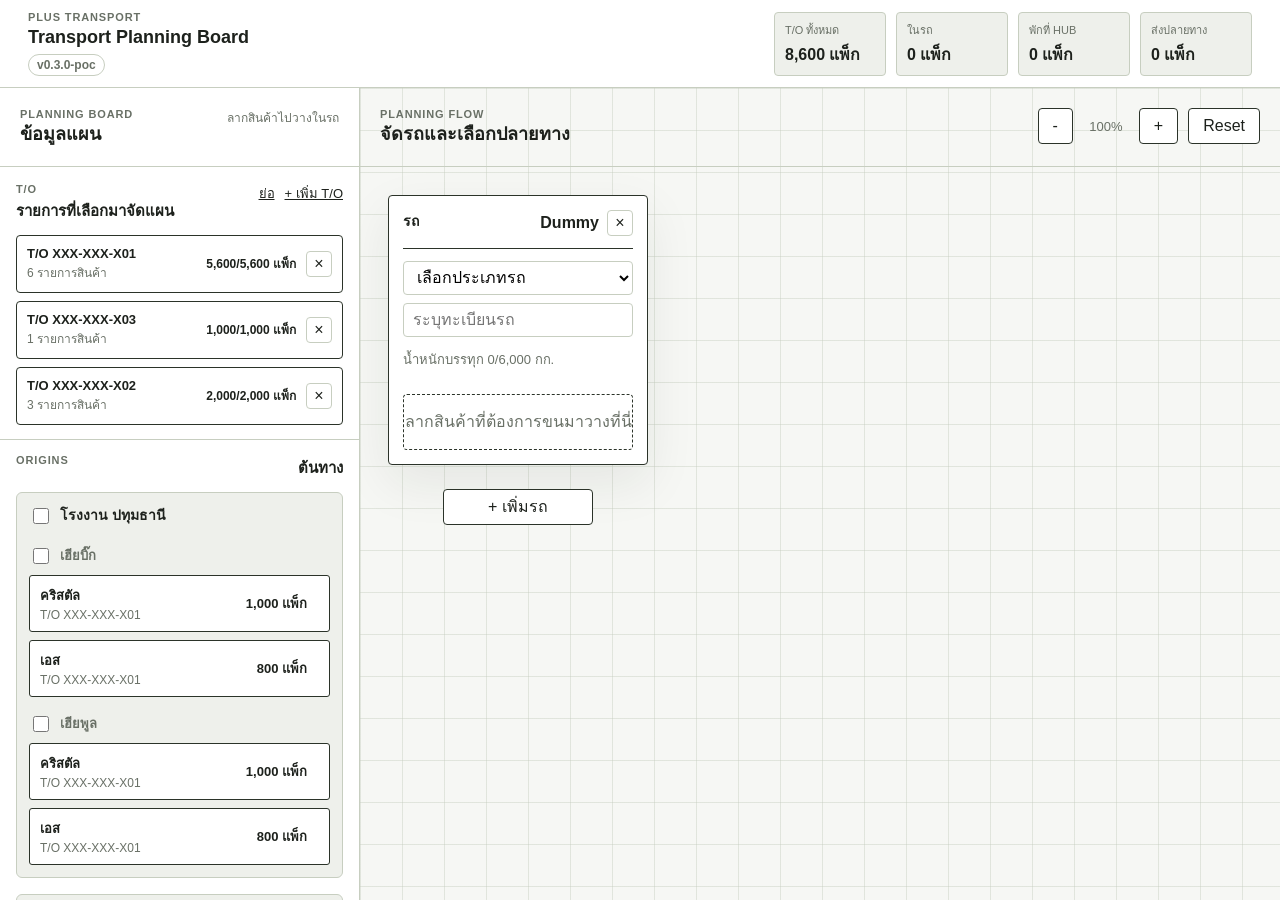
==== index.html @ 95c8cf0d "Add files via upload V0.3.0-poc" ====
<!doctype html>
<html lang="th">
  <head>
    <meta charset="utf-8">
    <meta name="viewport" content="width=device-width, initial-scale=1">
    <title>Plus Transport Crossdock POC</title>
    <link rel="stylesheet" href="styles.css?v=v0.3.0-poc">
  </head>
  <body>
    <header class="topbar">
      <div>
        <p class="eyebrow">PLUS TRANSPORT</p>
        <h1>Transport Planning Board</h1>
        <span class="version-badge">v0.3.0-poc</span>
      </div>
      <div class="summary-strip" id="summaryStrip"></div>
    </header>

    <main class="board">
      <section class="panel source-panel">
        <div class="panel-head">
          <div>
            <p class="eyebrow">Planning Board</p>
            <h2>ข้อมูลแผน</h2>
          </div>
          <span class="hint">ลากสินค้าไปวางในรถ</span>
        </div>
        <section class="to-selection-panel">
          <div class="sidebar-section-head">
            <div>
              <p class="eyebrow">T/O</p>
              <h3>รายการที่เลือกมาจัดแผน</h3>
            </div>
            <div class="sidebar-actions">
              <button type="button" class="link-button" id="toggleTOPanelButton">ย่อ</button>
              <button type="button" class="link-button" id="addTOButton">+ เพิ่ม T/O</button>
            </div>
          </div>
          <div id="selectedTOList" class="selected-to-list"></div>
        </section>
        <div class="origin-section-head">
          <p class="eyebrow">Origins</p>
          <h3>ต้นทาง</h3>
        </div>
        <div id="originList" class="origin-list"></div>
      </section>

      <section class="planning-stage">
        <div class="stage-head">
          <div>
            <p class="eyebrow">Planning Flow</p>
            <h2>จัดรถและเลือกปลายทาง</h2>
          </div>
          <div class="stage-actions">
            <button type="button" class="ghost" id="zoomOutButton">-</button>
            <span class="zoom-label" id="zoomLabel">100%</span>
            <button type="button" class="ghost" id="zoomInButton">+</button>
            <button type="button" class="ghost" id="resetButton">Reset</button>
          </div>
        </div>
        <div class="canvas-viewport">
          <div id="truckCanvas" class="truck-canvas"></div>
        </div>
      </section>
    </main>

    <dialog id="allocationDialog" class="modal">
      <form method="dialog" id="allocationForm">
        <div class="modal-head">
          <div>
            <p class="eyebrow">Allocation</p>
            <h3 id="modalTitle">ส่งไปยัง</h3>
          </div>
          <button type="button" class="icon-button" id="closeModalButton" aria-label="ปิด">x</button>
        </div>
        <div class="modal-body">
          <div class="selected-order" id="modalOrderSummary"></div>
          <label>
            จำนวนแพ็ก
            <input id="modalQty" type="number" min="1" step="1">
          </label>
          <p id="modalHelper" class="modal-helper"></p>
        </div>
        <div class="modal-actions">
          <button type="button" class="ghost" id="cancelModalButton">ยกเลิก</button>
          <button type="button" id="confirmModalButton">ยืนยัน</button>
        </div>
      </form>
    </dialog>

    <dialog id="toPickerDialog" class="to-picker-modal">
      <form method="dialog">
        <div class="to-picker-head">
          <h3>เลือกใบ T/O</h3>
          <div class="to-picker-search">
            <button type="button" class="mock-to-button" id="mockTOButton">+ Mock T/O หลายต้นทาง</button>
            <input id="toPickerSearch" type="search" placeholder="ค้นหาเลขที่ T/O">
            <button type="button" id="closeTOPickerButton" aria-label="ปิด">x</button>
          </div>
        </div>
        <div class="to-picker-table" id="toPickerList"></div>
        <div class="to-picker-footer">
          <div>
            <span>จำนวนใบ T/O</span>
            <strong id="toPickerCount">0 รายการ</strong>
          </div>
          <div>
            <span>น้ำหนักทั้งหมด</span>
            <strong id="toPickerWeight">0 กิโลกรัม</strong>
          </div>
          <div class="to-picker-actions">
            <button type="button" class="ghost" id="cancelTOPickerButton">ยกเลิก</button>
            <button type="button" id="confirmTOPickerButton">ตกลง</button>
          </div>
        </div>
      </form>
    </dialog>

    <template id="toCardTemplate">
      <article class="to-card" draggable="true">
        <div>
          <strong class="to-product"></strong>
          <span class="to-code"></span>
          <em class="to-customer"></em>
        </div>
        <b class="to-qty"></b>
      </article>
    </template>

    <script src="app.js?v=v0.3.0-poc"></script>
  </body>
</html>
---- styles.css ----
:root {
  --page: #f6f7f4;
  --surface: #ffffff;
  --surface-muted: #eef0eb;
  --ink: #1d211c;
  --muted: #697066;
  --line: #c7cec0;
  --strong-line: #2b3329;
  --truck: #ffffff;
  --customer: #dbe8cf;
  --hub: #dfe6fb;
  --accent: #2f6f5e;
  --warning: #9a5b22;
  --shadow: 0 18px 50px rgba(30, 40, 28, .08);
}

* {
  box-sizing: border-box;
}

body {
  margin: 0;
  min-width: 1180px;
  height: 100vh;
  overflow: hidden;
  color: var(--ink);
  background: var(--page);
  font-family: Arial, "Helvetica Neue", sans-serif;
}

button,
input,
select {
  font: inherit;
}

button {
  height: 36px;
  border: 1px solid var(--strong-line);
  border-radius: 4px;
  background: var(--ink);
  color: #fff;
  padding: 0 14px;
  cursor: pointer;
}

button:hover {
  filter: brightness(.96);
}

.ghost,
.text-action {
  background: #fff;
  color: var(--ink);
}

.text-action {
  height: auto;
  border: 0;
  padding: 0;
  text-decoration: underline;
}

.icon-button {
  width: 32px;
  height: 32px;
  padding: 0;
  background: #fff;
  color: var(--ink);
}

.topbar {
  height: 88px;
  display: flex;
  align-items: center;
  justify-content: space-between;
  gap: 24px;
  padding: 0 28px;
  background: var(--surface);
  border-bottom: 1px solid var(--line);
}

.topbar h1,
.panel h2,
.stage-head h2,
.modal h3 {
  margin: 0;
  font-size: 18px;
  line-height: 1.2;
  letter-spacing: 0;
}

.eyebrow {
  margin: 0 0 4px;
  color: var(--muted);
  font-size: 11px;
  font-weight: 700;
  letter-spacing: .08em;
  text-transform: uppercase;
}

.version-badge {
  display: inline-flex;
  align-items: center;
  min-height: 22px;
  margin-top: 6px;
  padding: 0 8px;
  border: 1px solid var(--line);
  border-radius: 999px;
  color: var(--muted);
  background: #fff;
  font-size: 12px;
  font-weight: 700;
}

.summary-strip {
  display: flex;
  gap: 10px;
}

.metric {
  min-width: 112px;
  padding: 8px 10px;
  border: 1px solid var(--line);
  border-radius: 4px;
  background: var(--surface-muted);
}

.metric span {
  display: block;
  color: var(--muted);
  font-size: 11px;
}

.metric b {
  display: block;
  margin-top: 3px;
  font-size: 16px;
}

.board {
  display: grid;
  grid-template-columns: 360px minmax(760px, 1fr);
  height: calc(100vh - 88px);
  min-height: calc(100vh - 88px);
  gap: 0;
  overflow: hidden;
}

.panel {
  min-height: 0;
  overflow: hidden;
  border-right: 1px solid var(--line);
  background: var(--surface);
}

.panel-head,
.stage-head {
  display: flex;
  align-items: flex-start;
  justify-content: space-between;
  gap: 16px;
  padding: 20px;
  border-bottom: 1px solid var(--line);
}

.hint {
  color: var(--muted);
  font-size: 12px;
}

.to-selection-panel {
  padding: 16px 16px 14px;
  border-bottom: 1px solid var(--line);
  background: var(--surface);
}

.sidebar-section-head,
.origin-section-head {
  display: flex;
  align-items: flex-start;
  justify-content: space-between;
  gap: 10px;
}

.sidebar-actions {
  display: flex;
  align-items: center;
  gap: 10px;
}

.sidebar-section-head h3,
.origin-section-head h3 {
  margin: 2px 0 0;
  font-size: 15px;
}

.link-button {
  height: auto;
  min-height: 0;
  padding: 0;
  border: 0;
  background: transparent;
  color: var(--ink);
  text-decoration: underline;
  font-size: 13px;
}

.selected-to-list {
  display: grid;
  gap: 8px;
  margin-top: 12px;
  max-height: 204px;
  overflow: auto;
}

.to-selection-panel.is-collapsed {
  padding-bottom: 12px;
}

.to-selection-panel.is-collapsed .selected-to-list {
  display: none;
}

.selected-to-card {
  display: grid;
  grid-template-columns: 1fr auto auto;
  gap: 10px;
  align-items: center;
  padding: 10px;
  border: 1px solid var(--strong-line);
  border-radius: 4px;
  background: #fff;
}

.selected-to-card strong,
.selected-to-card span,
.selected-to-card b {
  display: block;
}

.selected-to-card strong {
  font-size: 13px;
}

.selected-to-card span {
  margin-top: 2px;
  color: var(--muted);
  font-size: 12px;
}

.selected-to-card b {
  white-space: nowrap;
  font-size: 12px;
}

.selected-to-card button {
  width: 26px;
  height: 26px;
  padding: 0;
  border-color: var(--line);
  background: #fff;
  color: var(--ink);
}

.origin-section-head {
  padding: 14px 16px 0;
}

.origin-list {
  padding: 12px 16px 16px;
  height: calc(100vh - 88px - 82px - 190px);
  overflow: auto;
  overflow-x: visible;
}

.origin-group {
  position: relative;
  margin-bottom: 16px;
  padding: 12px;
  border: 1px solid var(--line);
  border-radius: 6px;
  background: var(--surface-muted);
}

.origin-group h3 {
  margin: 0 0 10px;
  font-size: 14px;
}

.source-select {
  display: flex;
  align-items: center;
  gap: 8px;
  margin: 0 0 10px;
  font-weight: 700;
  line-height: 1.2;
  cursor: pointer;
}

.source-select input {
  width: 16px;
  height: 16px;
  accent-color: var(--accent);
}

.source-select input:disabled {
  cursor: default;
}

.source-select.customer-select {
  margin: 8px 0 0;
  color: var(--muted);
  font-size: 13px;
}

.source-select.origin-select {
  font-size: 14px;
}

.origin-name {
  display: block;
  margin-bottom: 10px;
  color: var(--muted);
  font-size: 12px;
}

.to-stack {
  display: grid;
  gap: 8px;
}

.to-card {
  position: relative;
  display: grid;
  grid-template-columns: 1fr auto auto;
  align-items: center;
  justify-content: space-between;
  gap: 12px;
  min-height: 54px;
  padding: 9px 10px;
  border: 1px solid var(--strong-line);
  border-radius: 3px;
  background: #fff;
  cursor: grab;
}

.to-card.is-menu-open {
  z-index: 50;
}

.to-card.is-muted {
  opacity: .32;
  cursor: default;
}

.to-card:active {
  cursor: grabbing;
}

.to-card.is-selected,
.allocation-line.is-selected {
  border-color: var(--accent);
  box-shadow: 0 0 0 3px rgba(47, 111, 94, .95);
}

.to-card.is-route-highlight,
.allocation-line.is-route-highlight,
.truck-card.is-route-highlight,
.destination-card.is-route-highlight,
.hub-card.is-route-highlight,
.same-truck-card.is-route-highlight {
  border-color: #d95d5d;
  background-color: #fff0f0;
  box-shadow: 0 0 0 3px rgba(217, 93, 93, .26);
}

.to-card strong,
.to-card span,
.to-card b {
  display: block;
}

.to-card strong {
  font-size: 13px;
}

.to-card span {
  margin-top: 2px;
  color: var(--muted);
  font-size: 12px;
}

.to-card em {
  display: block;
  margin-top: 3px;
  color: var(--accent);
  font-size: 11px;
  font-style: normal;
}

.to-card em[hidden] {
  display: none;
}

.to-card b {
  white-space: nowrap;
  font-size: 13px;
}

.to-card .item-undo {
  width: 30px;
  height: 30px;
  padding: 0;
  border-color: var(--line);
  background: #fff;
  color: var(--ink);
}

.route-menu {
  position: relative;
  z-index: 60;
}

.route-menu-trigger {
  width: 28px;
  height: 24px;
  padding: 0;
  border: 0;
  background: transparent;
  color: var(--ink);
  font-weight: 700;
  line-height: 1;
}

.route-menu-popover {
  position: absolute;
  top: 28px;
  right: 0;
  z-index: 999;
  display: none;
  min-width: 152px;
  padding: 6px;
  border: 1px solid var(--strong-line);
  border-radius: 4px;
  background: #fff;
  box-shadow: var(--shadow);
}

.to-card.is-menu-open .route-menu-popover {
  display: block;
}

.route-menu-popover button {
  width: 100%;
  height: 30px;
  padding: 0 8px;
  border: 0;
  background: transparent;
  color: var(--ink);
  text-align: left;
  font-size: 12px;
}

.route-menu-popover button:hover {
  background: #fff0f0;
}

.planning-stage {
  min-width: 0;
  min-height: 0;
  display: grid;
  grid-template-rows: auto 1fr;
  overflow: auto;
  position: relative;
  background:
    linear-gradient(90deg, rgba(199, 206, 192, .45) 1px, transparent 1px),
    linear-gradient(rgba(199, 206, 192, .45) 1px, transparent 1px);
  background-size: 42px 42px;
}

.stage-actions {
  align-items: center;
  display: flex;
  gap: 10px;
}

.zoom-label {
  min-width: 46px;
  color: var(--muted);
  font-size: 13px;
  text-align: center;
}

.canvas-viewport {
  overflow: auto;
  min-width: 0;
  min-height: 0;
}

.truck-canvas {
  position: relative;
  min-height: 960px;
  min-width: 1880px;
  padding: 28px;
  transform-origin: top left;
}

.connector-layer {
  position: absolute;
  inset: 0;
  z-index: 0;
  overflow: visible;
  pointer-events: none;
}

.connector-layer marker path,
.connector-path {
  fill: var(--muted);
}

.connector-path {
  fill: none;
  stroke: var(--muted);
  stroke-width: 3;
  stroke-linecap: round;
}

.connector-path.is-route-highlight {
  stroke: #d95d5d;
  stroke-width: 5;
}

.truck-row {
  position: relative;
  display: grid;
  grid-template-columns: 260px minmax(620px, 1fr);
  gap: 0;
  align-items: start;
  margin-bottom: 42px;
  z-index: 1;
}

.origin-add-row {
  position: relative;
  z-index: 1;
  width: 260px;
  display: grid;
  place-items: center;
  margin-top: -18px;
  margin-bottom: 42px;
}

.origin-add-row button {
  min-width: 150px;
  background: #fff;
  color: var(--ink);
}

.truck-card,
.destination-card,
.hub-card {
  border: 1px solid var(--strong-line);
  border-radius: 4px;
  background: var(--truck);
  box-shadow: var(--shadow);
}

.truck-card {
  min-height: 250px;
  padding: 14px;
}

.truck-card.from-hub-card {
  border-color: #50605c;
  background: #f7fbf8;
}

.truck-card.is-over {
  outline: 2px solid var(--accent);
  outline-offset: 3px;
}

.truck-head,
.destination-head {
  display: flex;
  justify-content: space-between;
  gap: 12px;
  padding-bottom: 12px;
  border-bottom: 1px solid var(--strong-line);
}

.truck-title-actions {
  display: flex;
  align-items: center;
  gap: 8px;
}

.truck-title-actions button {
  width: 26px;
  height: 26px;
  padding: 0;
  border-color: var(--line);
  background: #fff;
  color: var(--ink);
}

.source-badge {
  display: block;
  margin-top: 4px;
  color: var(--accent);
  font-size: 11px;
  font-weight: 700;
}

.truck-head h3,
.destination-head h3 {
  margin: 0;
  font-size: 14px;
}

.destination-tools {
  display: flex;
  gap: 4px;
}

.destination-tools button {
  width: 26px;
  height: 26px;
  padding: 0;
  border-color: var(--line);
  background: #fff;
  color: var(--ink);
}

.destination-tools button:disabled {
  opacity: .35;
  cursor: default;
}

.truck-meta {
  display: grid;
  gap: 10px;
  margin: 12px 0;
  color: var(--muted);
  font-size: 13px;
}

.origin-sequence {
  display: grid;
  gap: 8px;
  margin: 14px 0;
  padding-bottom: 14px;
  border-bottom: 1px solid var(--line);
}

.origin-sequence h4,
.truck-customer-title {
  margin: 0;
  color: var(--muted);
  font-size: 12px;
}

.origin-sequence-list {
  display: grid;
  gap: 6px;
}

.origin-step {
  display: grid;
  grid-template-columns: 1fr auto;
  align-items: center;
  gap: 8px;
  min-height: 34px;
  padding: 6px 8px;
  border: 1px solid var(--strong-line);
  border-radius: 3px;
  background: #fff;
  font-size: 12px;
}

.origin-step div {
  display: flex;
  gap: 4px;
}

.origin-step button {
  width: 24px;
  height: 24px;
  padding: 0;
  border-color: var(--line);
  background: #fff;
  color: var(--ink);
}

.origin-step button:disabled {
  opacity: .35;
  cursor: default;
}

.origin-sequence-arrow {
  justify-self: center;
  color: var(--muted);
  line-height: 1;
}

.truck-origin-title {
  margin: 18px 0 0;
  font-size: 16px;
}

.truck-customer-title {
  margin-top: 2px;
  font-weight: 700;
}

.truck-controls {
  display: grid;
  gap: 8px;
  margin: 12px 0;
}

.truck-controls input,
.truck-controls select {
  height: 34px;
  border: 1px solid var(--line);
  border-radius: 4px;
  padding: 0 9px;
  background: #fff;
}

.drop-zone {
  display: grid;
  place-items: center;
  min-height: 56px;
  margin-top: 12px;
  border: 1px dashed var(--strong-line);
  border-radius: 4px;
  color: var(--muted);
  text-align: center;
}

.destination-options {
  display: grid;
  grid-template-columns: 120px;
  gap: 8px;
  align-content: center;
  min-height: 150px;
  margin-left: 64px;
  padding: 38px 14px 14px;
  border: 1px solid var(--strong-line);
  background: var(--surface);
  position: relative;
}

.destination-options:empty {
  display: none;
}

.destination-options::before {
  content: "ไปยัง";
  position: absolute;
  top: 14px;
  left: 14px;
  color: var(--ink);
  font-size: 14px;
  font-weight: 700;
}

.destination-options::after {
  display: none;
}

.destination-options button {
  height: 42px;
  background: #fff;
  color: var(--ink);
}

.flow-area {
  display: flex;
  align-items: flex-start;
  gap: 0;
  width: max-content;
  min-height: 240px;
}

.flow-area::before {
  content: "";
  width: 64px;
  flex: 0 0 64px;
}

.flow-area.is-empty::before {
  display: none;
}

.destinations {
  display: flex;
  flex-wrap: nowrap;
  gap: 64px;
  padding-left: 0;
}

.destination-node {
  position: relative;
  display: grid;
  gap: 24px;
  align-content: start;
}

.destination-node.has-hub-spawn {
  grid-template-columns: 270px 64px auto;
  column-gap: 0;
  min-width: 570px;
}

.destination-node.has-hub-spawn .hub-card {
  grid-column: 1;
}

.destination-card,
.hub-card {
  position: relative;
  width: 270px;
  min-height: 142px;
  padding: 12px;
}

.destination-node:not(:first-child)::before {
  display: none;
}

.hub-add-truck {
  position: relative;
  width: 154px;
  height: 44px;
  background: #fff;
  color: var(--ink);
}

.hub-add-truck::before {
  display: none;
}

.hub-spawn-branch {
  grid-column: 3;
  display: grid;
  gap: 34px;
  align-content: start;
  padding-top: 10px;
}

.same-truck-card {
  position: relative;
  display: grid;
  gap: 12px;
  width: 270px;
  min-height: 150px;
  padding: 14px;
  border: 1px solid var(--strong-line);
  border-radius: 4px;
  background: #fff;
  box-shadow: var(--shadow);
}

.same-truck-card span,
.same-truck-card small {
  color: var(--muted);
  font-size: 12px;
}

.same-truck-card strong {
  display: block;
  margin-top: 4px;
  font-size: 18px;
}

.same-truck-options {
  display: grid;
  gap: 8px;
}

.same-truck-options b {
  font-size: 13px;
}

.same-truck-options button {
  height: 40px;
  background: #fff;
  color: var(--ink);
}

.hub-child-truck-row {
  position: relative;
  display: grid;
  grid-template-columns: 260px minmax(620px, 1fr);
  align-items: start;
  width: max-content;
  min-height: 230px;
  z-index: 1;
}

.hub-child-truck-row::before {
  display: none;
}

.hub-child-truck-row .flow-area::before {
  margin-top: 76px;
}

.destination-card {
  background: var(--customer);
}

.hub-card {
  background: var(--hub);
}

.destination-items {
  display: grid;
  gap: 8px;
  margin-top: 12px;
}

.allocation-line {
  display: grid;
  grid-template-columns: 1fr auto;
  gap: 10px;
  align-items: center;
  min-height: 52px;
  padding: 8px 9px;
  border: 1px solid var(--strong-line);
  border-radius: 3px;
  background: rgba(255, 255, 255, .72);
}

.allocation-line.is-muted {
  opacity: .32;
  cursor: default;
}

.hub-card .allocation-line:not(.is-muted) {
  cursor: grab;
  user-select: none;
}

.hub-card .allocation-line:not(.is-muted):active {
  cursor: grabbing;
}

.allocation-actions {
  display: flex;
  gap: 6px;
}

.allocation-line button {
  width: 28px;
  height: 28px;
  padding: 0;
  border-color: var(--line);
  background: #fff;
  color: var(--ink);
}

.status-note {
  margin: 10px 0 0;
  color: var(--muted);
  font-size: 12px;
}

.empty-destination {
  display: grid;
  place-items: center;
  min-height: 58px;
  margin-top: 12px;
  border: 1px dashed var(--strong-line);
  border-radius: 4px;
  color: var(--muted);
  text-align: center;
  font-size: 13px;
}

.destination-card.is-over,
.hub-card.is-over {
  outline: 2px solid var(--accent);
  outline-offset: 3px;
}

.warning {
  color: var(--warning);
}

.modal {
  width: 380px;
  border: 1px solid var(--strong-line);
  border-radius: 8px;
  padding: 0;
}

.to-picker-modal {
  width: min(1180px, calc(100vw - 56px));
  max-height: calc(100vh - 56px);
  border: 1px solid var(--strong-line);
  border-radius: 8px;
  padding: 0;
}

.to-picker-modal::backdrop {
  background: rgba(29, 33, 28, .28);
}

.to-picker-modal form {
  display: grid;
  grid-template-rows: auto minmax(280px, 1fr) auto;
  max-height: calc(100vh - 56px);
  margin: 0;
}

.to-picker-head,
.to-picker-footer {
  display: flex;
  align-items: center;
  justify-content: space-between;
  gap: 18px;
  padding: 20px 24px;
}

.to-picker-head h3 {
  margin: 0;
  font-size: 22px;
}

.to-picker-search {
  display: flex;
  align-items: center;
  gap: 8px;
}

.to-picker-search input {
  width: 300px;
  height: 38px;
  border: 1px solid var(--strong-line);
  border-radius: 4px;
  padding: 0 12px;
  font-size: 15px;
}

.to-picker-search button {
  width: 40px;
  height: 38px;
  padding: 0;
  background: #111;
  color: #fff;
}

.to-picker-search .mock-to-button {
  width: auto;
  min-width: 168px;
  padding: 0 12px;
  border-color: var(--strong-line);
  background: #fff;
  color: var(--ink);
  white-space: nowrap;
}

.to-picker-table {
  overflow: auto;
  border-top: 1px solid var(--line);
  border-bottom: 1px solid var(--line);
}

.to-picker-row {
  display: grid;
  grid-template-columns: 44px 44px 130px 180px 220px 190px 230px 170px 190px;
  align-items: center;
  min-height: 48px;
  padding: 0 14px;
  border-bottom: 1px solid var(--line);
  background: #f7f7f7;
  font-size: 14px;
}

.to-picker-row-head {
  position: sticky;
  top: 0;
  z-index: 2;
  min-height: 46px;
  background: #70706d;
  color: #fff;
}

.to-picker-row.is-selected {
  background: #eef5ef;
}

.check-cell {
  display: grid;
  place-items: center;
}

.check-cell input {
  width: 16px;
  height: 16px;
  accent-color: var(--accent);
}

.expand-button {
  width: 28px;
  height: 28px;
  padding: 0;
  border: 0;
  background: transparent;
  color: var(--accent);
  font-size: 26px;
  line-height: 1;
}

.to-picker-detail {
  display: grid;
  gap: 0;
  padding-left: 102px;
  border-bottom: 1px solid var(--line);
  background: #fff;
}

.to-picker-detail-summary {
  min-height: 34px;
  padding: 10px 14px 4px 0;
  color: var(--accent);
  font-size: 13px;
  font-weight: 700;
}

.to-picker-detail-head,
.to-picker-detail-row {
  display: grid;
  grid-template-columns: 130px 180px 150px 210px 140px 160px;
  align-items: center;
  min-height: 44px;
  gap: 12px;
  padding-right: 14px;
}

.to-picker-detail-head {
  font-weight: 700;
}

.to-picker-detail-row {
  background: #fff;
}

.to-picker-empty {
  padding: 32px;
  color: var(--muted);
  text-align: center;
}

.to-picker-footer {
  background: #e7e7e5;
}

.to-picker-footer span,
.to-picker-footer strong {
  display: block;
}

.to-picker-footer span {
  color: var(--ink);
  font-size: 13px;
}

.to-picker-footer strong {
  margin-top: 4px;
  font-size: 20px;
}

.to-picker-actions {
  margin-left: auto;
  display: flex;
  gap: 14px;
}

.to-picker-actions button {
  min-width: 128px;
}

.modal::backdrop {
  background: rgba(29, 33, 28, .22);
}

.modal form {
  margin: 0;
}

.modal-head,
.modal-actions {
  display: flex;
  align-items: center;
  justify-content: space-between;
  gap: 12px;
  padding: 16px;
}

.modal-head {
  border-bottom: 1px solid var(--line);
}

.modal-body {
  display: grid;
  gap: 12px;
  padding: 16px;
}

.modal-body label {
  display: grid;
  gap: 6px;
  color: var(--muted);
  font-size: 12px;
}

.selected-order {
  padding: 10px;
  border: 1px solid var(--line);
  border-radius: 4px;
  background: var(--surface-muted);
  font-size: 13px;
  line-height: 1.45;
}

.modal-body select,
.modal-body input {
  height: 38px;
  border: 1px solid var(--line);
  border-radius: 4px;
  padding: 0 10px;
  color: var(--ink);
  background: #fff;
}

.modal-helper {
  min-height: 18px;
  margin: 0;
  color: var(--muted);
  font-size: 12px;
}

.modal-actions {
  justify-content: flex-end;
  border-top: 1px solid var(--line);
}
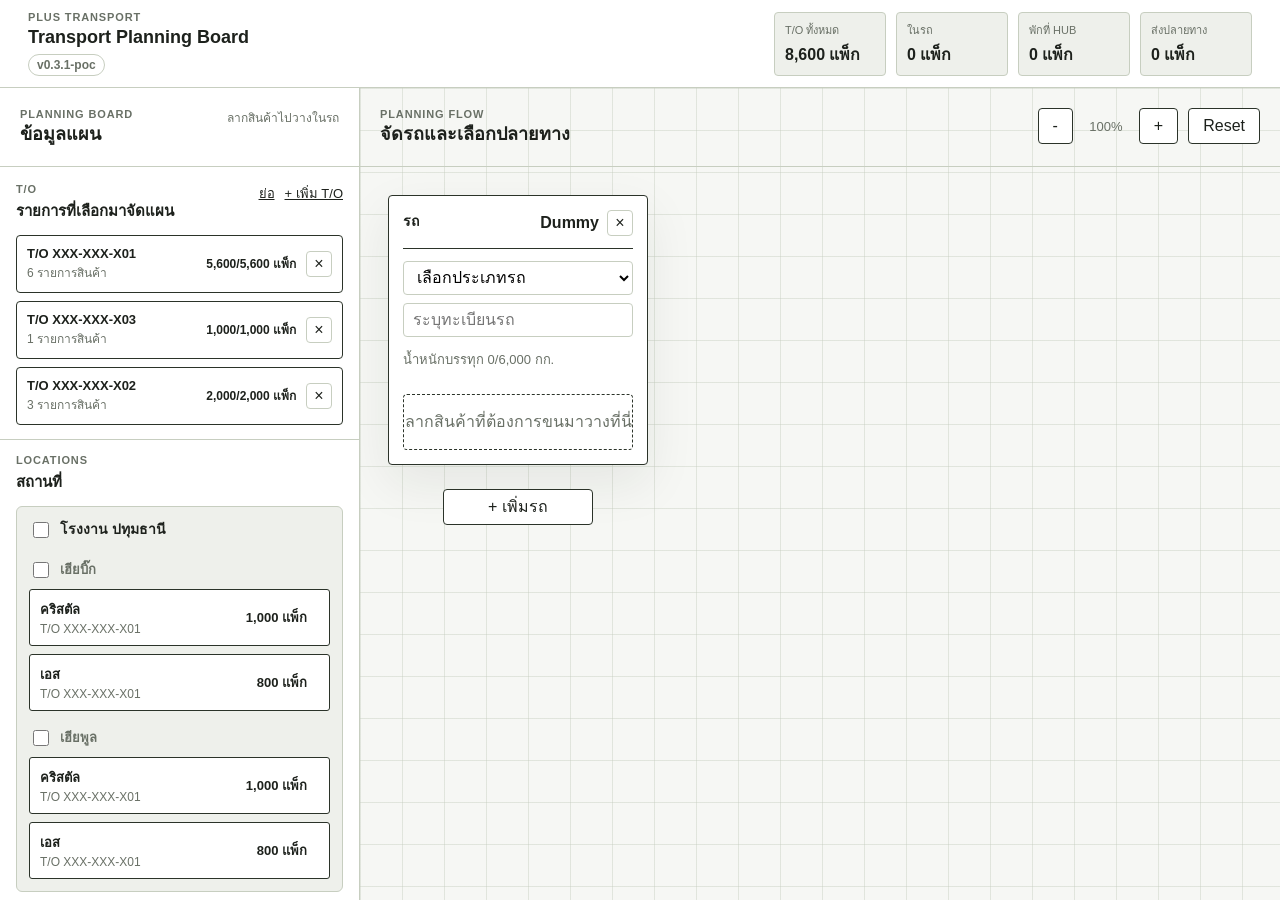
==== commit 779eaedf: "Update app shell for v0.3.1 POC" ====
--- a/index.html
+++ b/index.html
@@ -4,45 +4,69 @@
     <meta charset="utf-8">
     <meta name="viewport" content="width=device-width, initial-scale=1">
     <title>Plus Transport Crossdock POC</title>
-    <link rel="stylesheet" href="styles.css?v=v0.3.0-poc">
+    <link rel="stylesheet" href="styles.css?v=v0.3.1-poc">
   </head>
   <body>
     <header class="topbar">
       <div>
         <p class="eyebrow">PLUS TRANSPORT</p>
         <h1>Transport Planning Board</h1>
-        <span class="version-badge">v0.3.0-poc</span>
+        <span class="version-badge">v0.3.1-poc</span>
       </div>
       <div class="summary-strip" id="summaryStrip"></div>
     </header>
 
     <main class="board">
       <section class="panel source-panel">
-        <div class="panel-head">
-          <div>
-            <p class="eyebrow">Planning Board</p>
-            <h2>ข้อมูลแผน</h2>
+        <div class="source-rail">
+          <div class="panel-head">
+            <div>
+              <p class="eyebrow">Planning Board</p>
+              <h2>ข้อมูลแผน</h2>
+            </div>
+            <span class="hint">ลากสินค้าไปวางในรถ</span>
           </div>
-          <span class="hint">ลากสินค้าไปวางในรถ</span>
-        </div>
-        <section class="to-selection-panel">
-          <div class="sidebar-section-head">
+          <section class="to-selection-panel">
+            <div class="sidebar-section-head">
+              <div>
+                <p class="eyebrow">T/O</p>
+                <h3>รายการที่เลือกมาจัดแผน</h3>
+              </div>
+              <div class="sidebar-actions">
+                <button type="button" class="link-button" id="toggleTOPanelButton">ย่อ</button>
+                <button type="button" class="link-button" id="addTOButton">+ เพิ่ม T/O</button>
+              </div>
+            </div>
+            <div id="selectedTOList" class="selected-to-list"></div>
+          </section>
+          <div class="origin-section-head">
             <div>
-              <p class="eyebrow">T/O</p>
-              <h3>รายการที่เลือกมาจัดแผน</h3>
-            </div>
-            <div class="sidebar-actions">
-              <button type="button" class="link-button" id="toggleTOPanelButton">ย่อ</button>
-              <button type="button" class="link-button" id="addTOButton">+ เพิ่ม T/O</button>
+              <p class="eyebrow">Locations</p>
+              <h3>สถานที่</h3>
             </div>
           </div>
-          <div id="selectedTOList" class="selected-to-list"></div>
-        </section>
-        <div class="origin-section-head">
-          <p class="eyebrow">Origins</p>
-          <h3>ต้นทาง</h3>
+          <div id="originList" class="origin-list"></div>
+          <section class="hub-panel">
+            <div class="sidebar-section-head">
+              <div>
+                <p class="eyebrow">HUB</p>
+                <h3>สถานที่กระจายสินค้า</h3>
+              </div>
+              <button type="button" class="link-button" id="addHubButton">+ เพิ่ม</button>
+            </div>
+            <div id="hubList" class="hub-list"></div>
+          </section>
+          <section class="delivery-panel">
+            <div class="sidebar-section-head">
+              <div>
+                <p class="eyebrow">Delivery</p>
+                <h3>สถานที่จัดส่ง</h3>
+              </div>
+            </div>
+            <div id="deliveryList" class="delivery-list"></div>
+          </section>
         </div>
-        <div id="originList" class="origin-list"></div>
+        <aside class="origin-detail-panel" id="originDetail"></aside>
       </section>
 
       <section class="planning-stage">
@@ -116,6 +140,28 @@
       </form>
     </dialog>
 
+    <dialog id="hubPickerDialog" class="hub-picker-modal">
+      <form method="dialog">
+        <div class="to-picker-head">
+          <h3>เลือก HUB</h3>
+          <div class="to-picker-search">
+            <input id="hubPickerSearch" type="search" placeholder="ค้นหา HUB">
+            <button type="button" id="closeHubPickerButton" aria-label="ปิด">x</button>
+          </div>
+        </div>
+        <div class="hub-picker-list" id="hubPickerList"></div>
+        <div class="to-picker-footer">
+          <div>
+            <span>HUB ที่เลือกได้</span>
+            <strong id="hubPickerCount">0 รายการ</strong>
+          </div>
+          <div class="to-picker-actions">
+            <button type="button" class="ghost" id="cancelHubPickerButton">ยกเลิก</button>
+          </div>
+        </div>
+      </form>
+    </dialog>
+
     <template id="toCardTemplate">
       <article class="to-card" draggable="true">
         <div>
@@ -127,6 +173,6 @@
       </article>
     </template>
 
-    <script src="app.js?v=v0.3.0-poc"></script>
+    <script src="app.js?v=v0.3.1-poc"></script>
   </body>
 </html>
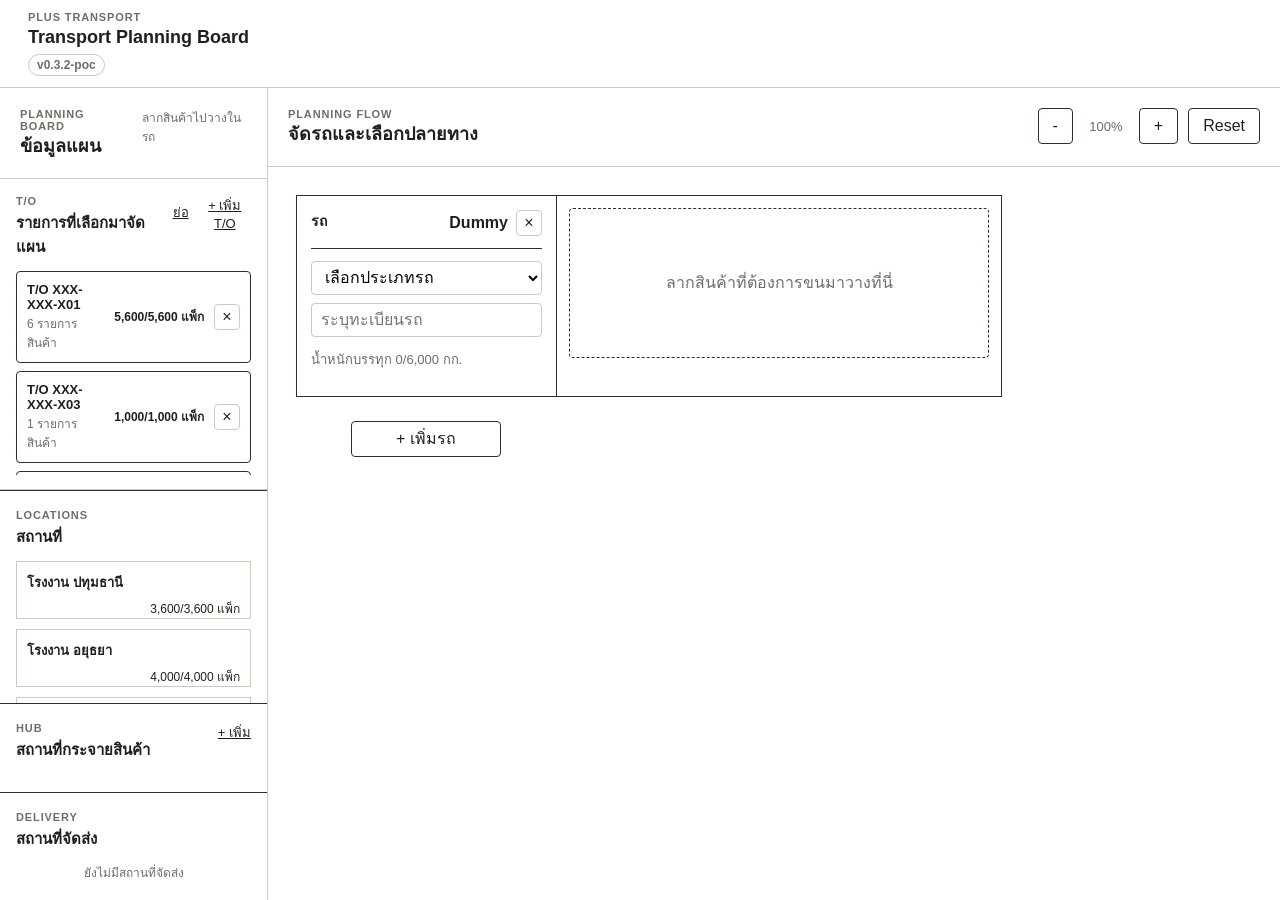
==== commit d52fa2cb: "Add files via upload V0.3.2-poc" ====
--- a/index.html
+++ b/index.html
@@ -4,16 +4,15 @@
     <meta charset="utf-8">
     <meta name="viewport" content="width=device-width, initial-scale=1">
     <title>Plus Transport Crossdock POC</title>
-    <link rel="stylesheet" href="styles.css?v=v0.3.1-poc">
+    <link rel="stylesheet" href="styles.css?v=v0.3.2-poc">
   </head>
   <body>
     <header class="topbar">
       <div>
         <p class="eyebrow">PLUS TRANSPORT</p>
         <h1>Transport Planning Board</h1>
-        <span class="version-badge">v0.3.1-poc</span>
+        <span class="version-badge">v0.3.2-poc</span>
       </div>
-      <div class="summary-strip" id="summaryStrip"></div>
     </header>
 
     <main class="board">
@@ -173,6 +172,6 @@
       </article>
     </template>
 
-    <script src="app.js?v=v0.3.1-poc"></script>
+    <script src="app.js?v=v0.3.2-poc"></script>
   </body>
 </html>
--- a/styles.css
+++ b/styles.css
@@ -113,44 +113,43 @@
   font-weight: 700;
 }
 
-.summary-strip {
-  display: flex;
-  gap: 10px;
-}
-
-.metric {
-  min-width: 112px;
-  padding: 8px 10px;
-  border: 1px solid var(--line);
-  border-radius: 4px;
-  background: var(--surface-muted);
-}
-
-.metric span {
-  display: block;
-  color: var(--muted);
-  font-size: 11px;
-}
-
-.metric b {
-  display: block;
-  margin-top: 3px;
-  font-size: 16px;
-}
-
 .board {
   display: grid;
-  grid-template-columns: 360px minmax(760px, 1fr);
+  grid-template-columns: 560px minmax(760px, 1fr);
   height: calc(100vh - 88px);
   min-height: calc(100vh - 88px);
   gap: 0;
   overflow: hidden;
 }
 
+.board.is-source-detail-collapsed {
+  grid-template-columns: 268px minmax(760px, 1fr);
+}
+
 .panel {
   min-height: 0;
   overflow: hidden;
   border-right: 1px solid var(--line);
+  background: var(--surface);
+}
+
+.source-panel {
+  display: grid;
+  grid-template-columns: 268px 292px;
+  background: #eef0ee;
+}
+
+.source-panel.is-detail-collapsed {
+  grid-template-columns: 268px 0;
+}
+
+.source-rail {
+  min-width: 0;
+  min-height: 0;
+  display: grid;
+  grid-template-rows: auto auto auto 1fr;
+  overflow: hidden;
+  border-right: 1px solid var(--strong-line);
   background: var(--surface);
 }
 
@@ -264,28 +263,245 @@
 }
 
 .origin-section-head {
-  padding: 14px 16px 0;
+  padding: 18px 16px 0;
+  border-top: 1px solid var(--strong-line);
 }
 
 .origin-list {
+  display: grid;
+  align-content: start;
+  gap: 10px;
   padding: 12px 16px 16px;
-  height: calc(100vh - 88px - 82px - 190px);
   overflow: auto;
-  overflow-x: visible;
-}
-
-.origin-group {
-  position: relative;
-  margin-bottom: 16px;
+}
+
+.hub-panel,
+.delivery-panel {
+  padding: 18px 16px;
+  border-top: 1px solid var(--strong-line);
+  background: var(--surface);
+}
+
+.hub-list,
+.delivery-list {
+  display: grid;
+  gap: 10px;
+  margin-top: 12px;
+}
+
+.origin-tab,
+.hub-tab,
+.delivery-tab {
+  display: grid;
+  grid-template-columns: 1fr auto;
+  gap: 6px 10px;
+  align-items: center;
+  width: 100%;
+  min-height: 58px;
+  padding: 10px;
+  border: 1px solid var(--line);
+  border-radius: 0;
+  background: #fff;
+  color: var(--ink);
+  text-align: left;
+}
+
+.origin-tab:hover,
+.hub-tab:hover {
+  filter: none;
+  background: #f8fbfd;
+}
+
+.origin-tab.is-active,
+.hub-tab.is-active {
+  border-color: #0094ff;
+  box-shadow: inset 0 0 0 1px #0094ff;
+}
+
+.origin-tab.has-transfer-pending,
+.hub-tab.has-inbound {
+  background: #ffc9b4;
+}
+
+.origin-tab.is-complete,
+.hub-tab.is-complete,
+.delivery-tab.is-complete {
+  background: #adf8b8;
+}
+
+.delivery-tab.is-pending {
+  background: #ffc9b4;
+}
+
+.origin-tab.is-empty {
+  color: var(--muted);
+}
+
+.origin-tab.is-over,
+.hub-tab.is-over,
+.origin-detail-panel.is-over {
+  border-color: #0094ff;
+  box-shadow: inset 0 0 0 1px #0094ff;
+}
+
+.origin-tab strong,
+.origin-tab span,
+.hub-tab strong,
+.hub-tab span,
+.delivery-tab span {
+  display: block;
+}
+
+.origin-tab strong,
+.hub-tab strong,
+.delivery-tab strong {
+  grid-column: 1 / -1;
+  font-size: 13px;
+}
+
+.origin-tab span,
+.hub-tab span,
+.delivery-tab span {
+  grid-column: 1 / -1;
+  color: var(--ink);
+  font-size: 12px;
+  text-align: right;
+}
+
+.delivery-empty {
+  color: var(--muted);
+  font-size: 12px;
+  text-align: center;
+}
+
+.origin-detail-panel {
+  min-width: 0;
+  min-height: 0;
+  overflow: auto;
+  padding: 14px 12px 18px;
+  background: #c7e5fa;
+}
+
+.origin-detail-panel.is-collapsed {
+  width: 0;
+  padding: 0;
+  overflow: hidden;
+  border: 0;
+}
+
+.origin-detail-head {
+  display: grid;
+  gap: 10px;
+  padding-bottom: 10px;
+  border-bottom: 1px solid var(--strong-line);
+}
+
+.origin-detail-head h3 {
+  margin: 0;
+  font-size: 14px;
+}
+
+.origin-detail-stack {
+  display: grid;
+  gap: 10px;
+  padding-top: 10px;
+}
+
+.hub-transfer-zone {
+  display: grid;
+  align-content: start;
+  gap: 10px;
+  min-height: calc(100vh - 190px);
+  margin-top: 14px;
   padding: 12px;
+  border: 1px dashed var(--strong-line);
+}
+
+.hub-transfer-zone > span {
+  align-self: center;
+  justify-self: center;
+  color: var(--ink);
+  font-size: 13px;
+}
+
+.hub-transfer-zone.is-over {
+  outline: 2px solid var(--accent);
+  outline-offset: 3px;
+}
+
+.hub-transfer-stack {
+  display: grid;
+  gap: 8px;
+}
+
+.hub-picker-modal {
+  width: min(560px, calc(100vw - 32px));
+  padding: 0;
+  border: 1px solid var(--strong-line);
+  border-radius: 6px;
+}
+
+.hub-picker-modal::backdrop {
+  background: rgba(20, 24, 20, .28);
+}
+
+.hub-picker-list {
+  display: grid;
+  gap: 8px;
+  max-height: 360px;
+  overflow: auto;
+  padding: 16px;
+}
+
+.hub-picker-option {
+  display: grid;
+  gap: 4px;
+  width: 100%;
+  min-height: 58px;
+  padding: 10px 12px;
   border: 1px solid var(--line);
-  border-radius: 6px;
-  background: var(--surface-muted);
-}
-
-.origin-group h3 {
-  margin: 0 0 10px;
-  font-size: 14px;
+  background: #fff;
+  color: var(--ink);
+  text-align: left;
+}
+
+.hub-picker-option:hover {
+  filter: none;
+  border-color: var(--strong-line);
+  background: #c7e5fa;
+}
+
+.hub-picker-option strong,
+.hub-picker-option span {
+  display: block;
+}
+
+.hub-picker-option span {
+  color: var(--muted);
+  font-size: 12px;
+}
+
+.customer-subtab {
+  display: grid;
+  gap: 6px;
+}
+
+.origin-detail-empty {
+  display: grid;
+  place-items: center;
+  min-height: 220px;
+  color: var(--muted);
+  text-align: center;
+}
+
+.origin-detail-empty strong,
+.origin-detail-empty span {
+  display: block;
+}
+
+.origin-detail-empty span {
+  margin-top: 6px;
+  font-size: 12px;
 }
 
 .source-select {
@@ -309,13 +525,18 @@
 }
 
 .source-select.customer-select {
-  margin: 8px 0 0;
-  color: var(--muted);
+  margin: 0;
+  color: var(--ink);
   font-size: 13px;
 }
 
-.source-select.origin-select {
+.source-select.origin-select,
+.source-select.origin-pick-select {
   font-size: 14px;
+}
+
+.source-select.origin-pick-select {
+  margin: 0;
 }
 
 .origin-name {
@@ -371,7 +592,6 @@
 .hub-card.is-route-highlight,
 .same-truck-card.is-route-highlight {
   border-color: #d95d5d;
-  background-color: #fff0f0;
   box-shadow: 0 0 0 3px rgba(217, 93, 93, .26);
 }
 
@@ -473,10 +693,7 @@
   grid-template-rows: auto 1fr;
   overflow: auto;
   position: relative;
-  background:
-    linear-gradient(90deg, rgba(199, 206, 192, .45) 1px, transparent 1px),
-    linear-gradient(rgba(199, 206, 192, .45) 1px, transparent 1px);
-  background-size: 42px 42px;
+  background: #fff;
 }
 
 .stage-actions {
@@ -534,10 +751,14 @@
 .truck-row {
   position: relative;
   display: grid;
-  grid-template-columns: 260px minmax(620px, 1fr);
+  grid-template-columns: 260px auto;
   gap: 0;
   align-items: start;
+  width: max-content;
+  min-height: 190px;
   margin-bottom: 42px;
+  border: 1px solid var(--strong-line);
+  background: #fff;
   z-index: 1;
 }
 
@@ -558,6 +779,7 @@
 }
 
 .truck-card,
+.pickup-card,
 .destination-card,
 .hub-card {
   border: 1px solid var(--strong-line);
@@ -567,8 +789,12 @@
 }
 
 .truck-card {
-  min-height: 250px;
+  min-height: 188px;
   padding: 14px;
+  border: 0;
+  border-right: 1px solid var(--strong-line);
+  border-radius: 0;
+  box-shadow: none;
 }
 
 .truck-card.from-hub-card {
@@ -576,18 +802,49 @@
   background: #f7fbf8;
 }
 
-.truck-card.is-over {
-  outline: 2px solid var(--accent);
-  outline-offset: 3px;
-}
-
 .truck-head,
 .destination-head {
   display: flex;
+  flex-direction: column;
   justify-content: space-between;
   gap: 12px;
   padding-bottom: 12px;
   border-bottom: 1px solid var(--strong-line);
+}
+
+.truck-head {
+  flex-direction: row;
+}
+
+.stop-title-tags {
+  display: flex;
+  flex-wrap: wrap;
+  gap: 6px;
+}
+
+.stop-title-tags span {
+  display: inline-flex;
+  align-items: center;
+  min-height: 22px;
+  padding: 1px 8px 0;
+  border: 2px solid var(--strong-line);
+  border-radius: 999px;
+  background: #fff;
+  color: var(--ink);
+  font-size: 12px;
+  font-weight: 700;
+  line-height: 1;
+}
+
+.pickup-card .destination-head,
+.drop-card .destination-head {
+  cursor: grab;
+  user-select: none;
+}
+
+.pickup-card .destination-head:active,
+.drop-card .destination-head:active {
+  cursor: grabbing;
 }
 
 .truck-title-actions {
@@ -732,12 +989,17 @@
 .drop-zone {
   display: grid;
   place-items: center;
-  min-height: 56px;
-  margin-top: 12px;
+  min-height: 48px;
   border: 1px dashed var(--strong-line);
   border-radius: 4px;
   color: var(--muted);
   text-align: center;
+}
+
+.truck-empty-drop-zone {
+  width: 420px;
+  min-height: 150px;
+  margin: 0;
 }
 
 .destination-options {
@@ -782,13 +1044,26 @@
   align-items: flex-start;
   gap: 0;
   width: max-content;
-  min-height: 240px;
+  min-height: 188px;
+  padding: 12px;
+  background: #fff;
+}
+
+.flow-area.is-over {
+  outline: 2px solid var(--accent);
+  outline-offset: -4px;
+}
+
+.flow-area.is-over .truck-empty-drop-zone {
+  border-color: var(--accent);
+  background: #effff6;
+  color: var(--accent);
 }
 
 .flow-area::before {
   content: "";
-  width: 64px;
-  flex: 0 0 64px;
+  width: 0;
+  flex: 0 0 0;
 }
 
 .flow-area.is-empty::before {
@@ -798,8 +1073,80 @@
 .destinations {
   display: flex;
   flex-wrap: nowrap;
-  gap: 64px;
+  gap: 0;
   padding-left: 0;
+}
+
+.destinations.is-route-split-over {
+  outline: 2px dashed var(--accent);
+  outline-offset: 6px;
+}
+
+.route-insert-zone {
+  display: none;
+  place-items: center;
+  align-self: stretch;
+  width: 24px;
+  min-height: 150px;
+  border: 1px dashed transparent;
+  color: transparent;
+  transition: width .12s ease, background-color .12s ease, border-color .12s ease;
+}
+
+.route-reorder-marker {
+  align-self: stretch;
+  width: 12px;
+  min-height: 150px;
+  position: relative;
+  flex: 0 0 12px;
+  transition: flex-basis .12s ease, width .12s ease;
+}
+
+.route-reorder-marker::before {
+  content: "";
+  position: absolute;
+  top: 6px;
+  bottom: 6px;
+  left: 50%;
+  width: 0;
+  border-left: 0 solid transparent;
+  transform: translateX(-50%);
+}
+
+.route-reorder-marker.is-active {
+  width: 38px;
+  flex-basis: 38px;
+}
+
+.route-reorder-marker.is-active::before {
+  border-left: 3px solid var(--accent);
+}
+
+.route-insert-zone span {
+  display: none;
+}
+
+.route-insert-zone.is-available,
+.route-insert-zone.is-over {
+  width: 72px;
+  border-color: var(--accent);
+  background: #effff6;
+  color: var(--accent);
+  cursor: copy;
+}
+
+.route-insert-zone.is-disabled {
+  width: 18px;
+  border-color: transparent;
+  opacity: .35;
+}
+
+.route-insert-zone.is-available span,
+.route-insert-zone.is-over span {
+  display: block;
+  padding: 8px;
+  font-size: 11px;
+  text-align: center;
 }
 
 .destination-node {
@@ -819,6 +1166,7 @@
   grid-column: 1;
 }
 
+.pickup-card,
 .destination-card,
 .hub-card {
   position: relative;
@@ -827,6 +1175,34 @@
   padding: 12px;
 }
 
+.pickup-card {
+  background: #c7c4ff;
+}
+
+.drop-card {
+  background: #fff4c7;
+}
+
+.pickup-card .allocation-line,
+.drop-card .allocation-line,
+.inbound-card .allocation-line {
+  background: #fff;
+}
+
+.route-customer-title {
+  margin: 8px 0 6px;
+  color: var(--ink);
+  font-size: 12px;
+}
+
+.route-customer-select {
+  margin: 8px 0 6px;
+}
+
+.truck-customer-select {
+  margin-top: 4px;
+}
+
 .destination-node:not(:first-child)::before {
   display: none;
 }
@@ -911,6 +1287,30 @@
 
 .destination-card {
   background: var(--customer);
+}
+
+.destination-card.drop-card {
+  background: #fff4c7;
+}
+
+.destination-card.inbound-card {
+  background: #fff4c7;
+}
+
+.pickup-card.is-merge-over,
+.drop-card.is-merge-over,
+.inbound-card.is-merge-over,
+.pickup-card.is-stop-over,
+.drop-card.is-stop-over,
+.inbound-card.is-stop-over {
+  outline: 2px solid var(--accent);
+  outline-offset: 4px;
+}
+
+.pickup-card.is-merge-over,
+.drop-card.is-merge-over,
+.inbound-card.is-merge-over {
+  background: #d7ffd9;
 }
 
 .hub-card {
@@ -932,7 +1332,7 @@
   padding: 8px 9px;
   border: 1px solid var(--strong-line);
   border-radius: 3px;
-  background: rgba(255, 255, 255, .72);
+  background: #fff;
 }
 
 .allocation-line.is-muted {
@@ -945,7 +1345,52 @@
   user-select: none;
 }
 
+.pickup-card .allocation-line.is-pick-draggable {
+  cursor: grab;
+  user-select: none;
+}
+
+.drop-card .allocation-line.is-drop-draggable,
+.inbound-card .allocation-line.is-drop-draggable {
+  cursor: grab;
+  user-select: none;
+}
+
+.hub-transfer-zone .allocation-line.is-hub-outbound-draggable {
+  cursor: grab;
+  user-select: none;
+}
+
+.pickup-card .allocation-line.is-pick-draggable.is-selected {
+  border-color: var(--accent);
+  box-shadow: 0 0 0 3px rgba(47, 111, 94, .95);
+}
+
+.drop-card .allocation-line.is-drop-draggable.is-selected,
+.inbound-card .allocation-line.is-drop-draggable.is-selected {
+  border-color: var(--accent);
+  box-shadow: 0 0 0 3px rgba(47, 111, 94, .95);
+}
+
+.hub-transfer-zone .allocation-line.is-hub-outbound-draggable.is-selected {
+  border-color: var(--accent);
+  box-shadow: 0 0 0 3px rgba(47, 111, 94, .95);
+}
+
 .hub-card .allocation-line:not(.is-muted):active {
+  cursor: grabbing;
+}
+
+.pickup-card .allocation-line.is-pick-draggable:active {
+  cursor: grabbing;
+}
+
+.drop-card .allocation-line.is-drop-draggable:active,
+.inbound-card .allocation-line.is-drop-draggable:active {
+  cursor: grabbing;
+}
+
+.hub-transfer-zone .allocation-line.is-hub-outbound-draggable:active {
   cursor: grabbing;
 }
 
@@ -967,6 +1412,10 @@
   margin: 10px 0 0;
   color: var(--muted);
   font-size: 12px;
+}
+
+.drop-card .status-note {
+  display: none;
 }
 
 .empty-destination {
@@ -1219,6 +1668,10 @@
   font-size: 12px;
 }
 
+.modal-body label[hidden] {
+  display: none;
+}
+
 .selected-order {
   padding: 10px;
   border: 1px solid var(--line);
@@ -1228,6 +1681,25 @@
   line-height: 1.45;
 }
 
+.batch-qty-row {
+  display: grid;
+  grid-template-columns: 1fr 96px;
+  gap: 12px;
+  align-items: center;
+  padding: 10px;
+  border: 1px solid var(--line);
+  border-radius: 4px;
+  background: #fff;
+}
+
+.batch-qty-row + .batch-qty-row {
+  margin-top: 8px;
+}
+
+.batch-qty-row span {
+  min-width: 0;
+}
+
 .modal-body select,
 .modal-body input {
   height: 38px;
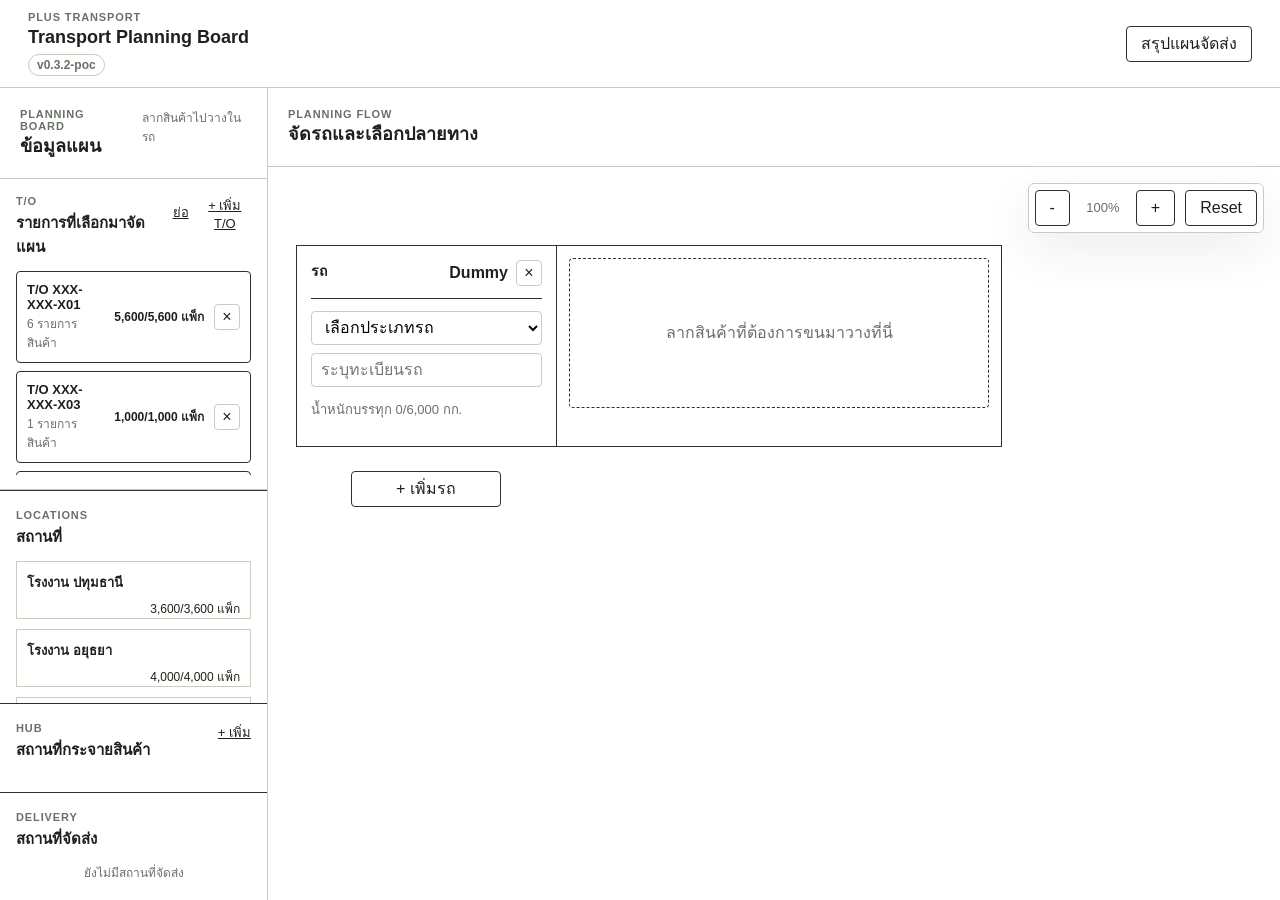
==== commit b9b93619: "Add files via upload V0.3.3  - เพิ่มแสดงสรุปแผน" ====
--- a/index.html
+++ b/index.html
@@ -13,6 +13,7 @@
         <h1>Transport Planning Board</h1>
         <span class="version-badge">v0.3.2-poc</span>
       </div>
+      <button type="button" class="ghost" id="planSummaryButton">สรุปแผนจัดส่ง</button>
     </header>
 
     <main class="board">
@@ -74,14 +75,14 @@
             <p class="eyebrow">Planning Flow</p>
             <h2>จัดรถและเลือกปลายทาง</h2>
           </div>
+        </div>
+        <div class="canvas-viewport">
           <div class="stage-actions">
             <button type="button" class="ghost" id="zoomOutButton">-</button>
             <span class="zoom-label" id="zoomLabel">100%</span>
             <button type="button" class="ghost" id="zoomInButton">+</button>
             <button type="button" class="ghost" id="resetButton">Reset</button>
           </div>
-        </div>
-        <div class="canvas-viewport">
           <div id="truckCanvas" class="truck-canvas"></div>
         </div>
       </section>
@@ -161,6 +162,23 @@
       </form>
     </dialog>
 
+    <dialog id="planSummaryDialog" class="plan-summary-modal">
+      <form method="dialog">
+        <div class="plan-summary-head">
+          <div>
+            <p class="eyebrow">Delivery Plan</p>
+            <h3>สรุปแผนจัดส่ง</h3>
+          </div>
+          <button type="button" class="icon-button" id="closePlanSummaryButton" aria-label="ปิด">x</button>
+        </div>
+        <div id="planSummaryContent" class="plan-summary-content"></div>
+        <div class="plan-summary-actions">
+          <button type="button" class="ghost" id="cancelPlanSummaryButton">กลับไปแก้ไข</button>
+          <button type="button" id="confirmPlanSummaryButton">ยืนยันแผน</button>
+        </div>
+      </form>
+    </dialog>
+
     <template id="toCardTemplate">
       <article class="to-card" draggable="true">
         <div>
--- a/styles.css
+++ b/styles.css
@@ -441,6 +441,160 @@
   border-radius: 6px;
 }
 
+.plan-summary-modal {
+  width: min(1180px, calc(100vw - 56px));
+  max-height: calc(100vh - 56px);
+  padding: 0;
+  border: 1px solid var(--strong-line);
+  border-radius: 8px;
+}
+
+.plan-summary-modal::backdrop {
+  background: rgba(29, 33, 28, .28);
+}
+
+.plan-summary-modal form {
+  display: grid;
+  grid-template-rows: auto minmax(320px, 1fr) auto;
+  max-height: calc(100vh - 56px);
+  margin: 0;
+}
+
+.plan-summary-head,
+.plan-summary-actions {
+  display: flex;
+  align-items: center;
+  justify-content: space-between;
+  gap: 16px;
+  padding: 18px 22px;
+}
+
+.plan-summary-head {
+  border-bottom: 1px solid var(--line);
+}
+
+.plan-summary-head h3 {
+  margin: 0;
+  font-size: 22px;
+}
+
+.plan-summary-content {
+  overflow: auto;
+  display: grid;
+  gap: 34px;
+  padding: 28px;
+  background: #111;
+}
+
+.plan-summary-route {
+  display: grid;
+  gap: 18px;
+}
+
+.plan-summary-route-head {
+  display: flex;
+  align-items: baseline;
+  gap: 10px;
+  color: #fff;
+}
+
+.plan-summary-route-head span {
+  color: #cfd3ce;
+  font-size: 13px;
+}
+
+.plan-summary-route-head strong {
+  font-size: 18px;
+}
+
+.plan-summary-stops {
+  display: flex;
+  align-items: flex-start;
+  gap: 70px;
+  min-width: max-content;
+}
+
+.plan-summary-stop {
+  display: grid;
+  justify-items: center;
+  gap: 14px;
+  width: 290px;
+}
+
+.plan-location-pill {
+  min-width: 156px;
+  max-width: 260px;
+  padding: 12px 22px;
+  border-radius: 999px;
+  background: #dedede;
+  color: #000;
+  text-align: center;
+  font-size: 20px;
+  font-weight: 700;
+}
+
+.plan-stop-card {
+  width: 100%;
+  min-height: 154px;
+  padding: 14px;
+  background: #dedede;
+  color: #000;
+}
+
+.plan-stop-card h4,
+.plan-to-group h5 {
+  margin: 0;
+  font-weight: 400;
+}
+
+.plan-stop-card h4 {
+  font-size: 20px;
+}
+
+.plan-to-group {
+  margin-top: 18px;
+}
+
+.plan-to-group h5 {
+  font-size: 18px;
+}
+
+.plan-to-group ul {
+  display: grid;
+  gap: 4px;
+  margin: 8px 0 0 22px;
+  padding: 0;
+}
+
+.plan-to-group li {
+  display: grid;
+  grid-template-columns: 1fr auto;
+  gap: 12px;
+  font-size: 16px;
+}
+
+.plan-to-group b {
+  font-weight: 400;
+}
+
+.plan-summary-empty {
+  align-self: center;
+  justify-self: center;
+  display: grid;
+  gap: 8px;
+  padding: 28px;
+  border-radius: 6px;
+  background: #dedede;
+  color: #000;
+  text-align: center;
+}
+
+.plan-summary-actions {
+  justify-content: flex-end;
+  border-top: 1px solid var(--line);
+  background: #fff;
+}
+
 .hub-picker-modal::backdrop {
   background: rgba(20, 24, 20, .28);
 }
@@ -484,6 +638,17 @@
 .customer-subtab {
   display: grid;
   gap: 6px;
+}
+
+.origin-mode-section {
+  display: grid;
+  gap: 10px;
+  padding: 14px 0 16px;
+  border-top: 1px solid var(--strong-line);
+}
+
+.origin-mode-section + .origin-mode-section {
+  margin-top: 10px;
 }
 
 .origin-detail-empty {
@@ -537,6 +702,20 @@
 
 .source-select.origin-pick-select {
   margin: 0;
+}
+
+.source-select.origin-mode-select {
+  margin: 0 0 6px;
+  padding-bottom: 10px;
+  border-bottom: 1px solid var(--line);
+  font-size: 16px;
+  font-weight: 700;
+}
+
+.source-select.origin-mode-select::after {
+  content: "^";
+  margin-left: auto;
+  font-size: 13px;
 }
 
 .origin-name {
@@ -697,9 +876,21 @@
 }
 
 .stage-actions {
+  display: flex;
+  position: sticky;
+  top: 16px;
+  right: 16px;
+  z-index: 30;
+  float: right;
   align-items: center;
-  display: flex;
   gap: 10px;
+  width: max-content;
+  margin: 16px 16px 0 auto;
+  padding: 6px;
+  border: 1px solid var(--line);
+  border-radius: 6px;
+  background: rgba(255, 255, 255, .94);
+  box-shadow: var(--shadow);
 }
 
 .zoom-label {
@@ -710,6 +901,7 @@
 }
 
 .canvas-viewport {
+  position: relative;
   overflow: auto;
   min-width: 0;
   min-height: 0;
@@ -719,7 +911,7 @@
   position: relative;
   min-height: 960px;
   min-width: 1880px;
-  padding: 28px;
+  padding: 78px 28px 28px;
   transform-origin: top left;
 }
 
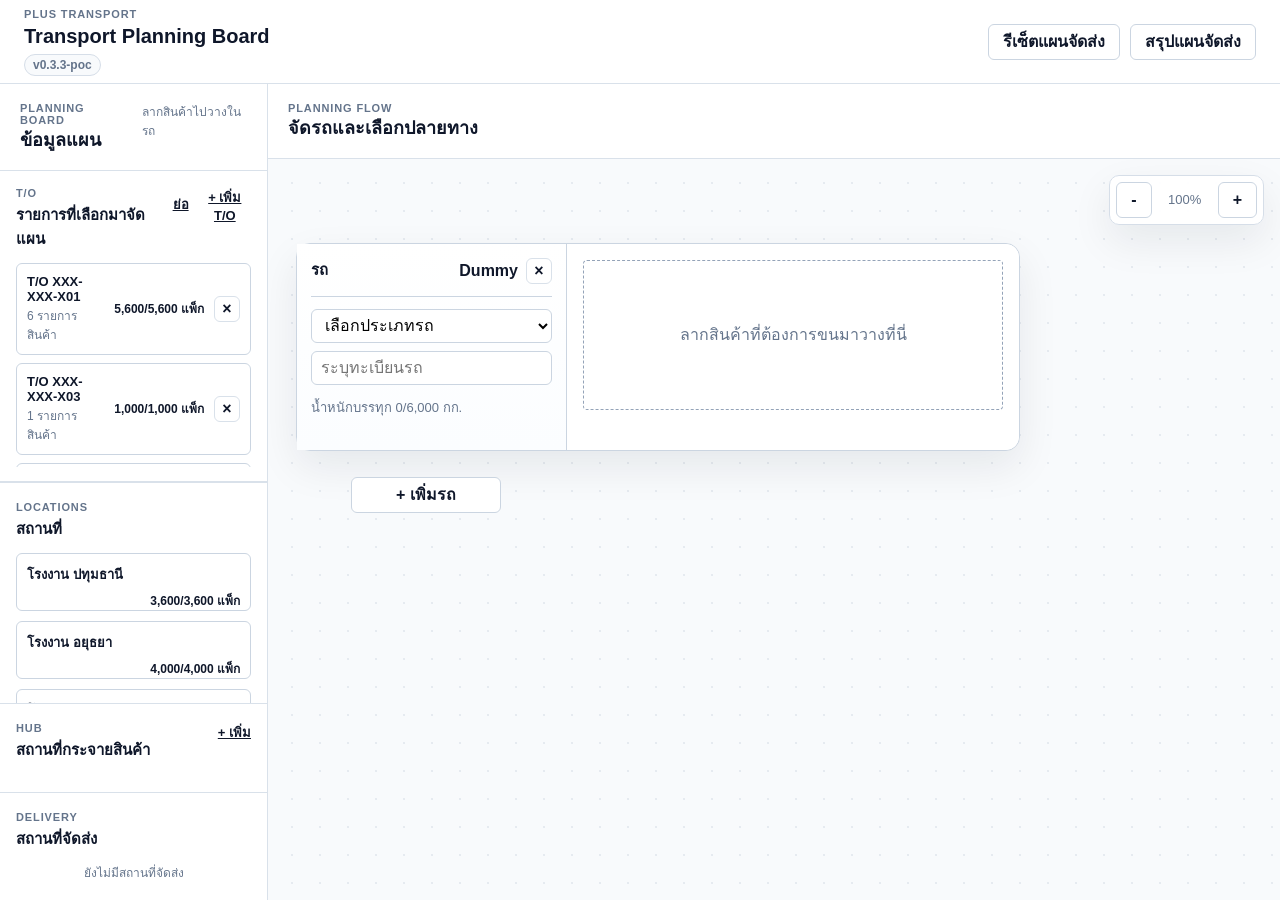
==== commit d541ab8e: "Add files via upload v0.3.3-poc" ====
--- a/index.html
+++ b/index.html
@@ -4,16 +4,19 @@
     <meta charset="utf-8">
     <meta name="viewport" content="width=device-width, initial-scale=1">
     <title>Plus Transport Crossdock POC</title>
-    <link rel="stylesheet" href="styles.css?v=v0.3.2-poc">
+    <link rel="stylesheet" href="styles.css?v=v0.3.3-poc">
   </head>
   <body>
     <header class="topbar">
       <div>
         <p class="eyebrow">PLUS TRANSPORT</p>
         <h1>Transport Planning Board</h1>
-        <span class="version-badge">v0.3.2-poc</span>
+        <span class="version-badge">v0.3.3-poc</span>
       </div>
-      <button type="button" class="ghost" id="planSummaryButton">สรุปแผนจัดส่ง</button>
+      <div class="topbar-actions">
+        <button type="button" class="ghost" id="resetPlanButton">รีเซ็ตแผนจัดส่ง</button>
+        <button type="button" class="ghost" id="planSummaryButton">สรุปแผนจัดส่ง</button>
+      </div>
     </header>
 
     <main class="board">
@@ -81,7 +84,6 @@
             <button type="button" class="ghost" id="zoomOutButton">-</button>
             <span class="zoom-label" id="zoomLabel">100%</span>
             <button type="button" class="ghost" id="zoomInButton">+</button>
-            <button type="button" class="ghost" id="resetButton">Reset</button>
           </div>
           <div id="truckCanvas" class="truck-canvas"></div>
         </div>
@@ -190,6 +192,6 @@
       </article>
     </template>
 
-    <script src="app.js?v=v0.3.2-poc"></script>
+    <script src="app.js?v=v0.3.3-poc"></script>
   </body>
 </html>
--- a/styles.css
+++ b/styles.css
@@ -80,6 +80,12 @@
   border-bottom: 1px solid var(--line);
 }
 
+.topbar-actions {
+  display: flex;
+  align-items: center;
+  gap: 10px;
+}
+
 .topbar h1,
 .panel h2,
 .stage-head h2,
@@ -647,6 +653,10 @@
   border-top: 1px solid var(--strong-line);
 }
 
+.origin-mode-section:first-child {
+  border-top: 0;
+}
+
 .origin-mode-section + .origin-mode-section {
   margin-top: 10px;
 }
@@ -689,6 +699,26 @@
   cursor: default;
 }
 
+.source-select .section-toggle {
+  width: 28px;
+  height: 28px;
+  margin-left: auto;
+  padding: 0;
+  border: 0;
+  background: transparent;
+  color: var(--ink);
+  font-size: 14px;
+  line-height: 1;
+}
+
+.source-select.is-collapsed .section-toggle {
+  transform: rotate(180deg);
+}
+
+.origin-mode-section.is-collapsed .origin-mode-body {
+  display: none;
+}
+
 .source-select.customer-select {
   margin: 0;
   color: var(--ink);
@@ -710,12 +740,6 @@
   border-bottom: 1px solid var(--line);
   font-size: 16px;
   font-weight: 700;
-}
-
-.source-select.origin-mode-select::after {
-  content: "^";
-  margin-left: auto;
-  font-size: 13px;
 }
 
 .origin-name {
@@ -1913,3 +1937,311 @@
   justify-content: flex-end;
   border-top: 1px solid var(--line);
 }
+
+/* UI foundation pass: tokenized modern planning board */
+:root {
+  --page: #f8fafc;
+  --surface: #ffffff;
+  --surface-muted: #f1f5f9;
+  --surface-soft: #f8fafc;
+  --ink: #0f172a;
+  --muted: #64748b;
+  --line: #d9e1ea;
+  --strong-line: #94a3b8;
+  --accent: #2563eb;
+  --accent-soft: #dbeafe;
+  --success: #16a34a;
+  --success-soft: #dcfce7;
+  --warning: #b45309;
+  --warning-soft: #ffedd5;
+  --pick: #e0e7ff;
+  --drop: #fef3c7;
+  --inbound: #d1fae5;
+  --hub: #e0f2fe;
+  --danger: #dc2626;
+  --radius-sm: 6px;
+  --radius-md: 10px;
+  --radius-lg: 14px;
+  --shadow: 0 16px 40px rgba(15, 23, 42, .08);
+  --shadow-sm: 0 6px 18px rgba(15, 23, 42, .06);
+}
+
+body {
+  background:
+    linear-gradient(180deg, #ffffff 0, #f8fafc 180px),
+    var(--page);
+  font-family: -apple-system, BlinkMacSystemFont, "Segoe UI", Arial, "Helvetica Neue", sans-serif;
+}
+
+button {
+  height: 36px;
+  border-color: #cbd5e1;
+  border-radius: var(--radius-sm);
+  background: var(--ink);
+  font-weight: 700;
+}
+
+.ghost,
+.text-action,
+.icon-button {
+  background: #fff;
+  color: var(--ink);
+}
+
+.topbar {
+  height: 84px;
+  padding: 0 24px;
+  border-bottom-color: var(--line);
+  box-shadow: 0 1px 0 rgba(15, 23, 42, .03);
+}
+
+.topbar h1 {
+  font-size: 20px;
+}
+
+.version-badge {
+  border-color: #d6dee8;
+  background: #f8fafc;
+}
+
+.board {
+  height: calc(100vh - 84px);
+  min-height: calc(100vh - 84px);
+}
+
+.panel,
+.source-rail,
+.to-selection-panel,
+.origin-section-head,
+.hub-panel,
+.delivery-panel {
+  border-color: var(--line);
+}
+
+.source-panel {
+  background: #eaf6ff;
+}
+
+.origin-detail-panel {
+  background: #dff2ff;
+}
+
+.panel-head,
+.stage-head {
+  padding: 18px 20px;
+  border-color: var(--line);
+}
+
+.planning-stage {
+  background: var(--page);
+}
+
+.stage-head {
+  background: rgba(255, 255, 255, .92);
+  backdrop-filter: blur(8px);
+}
+
+.canvas-viewport {
+  background:
+    radial-gradient(circle at 24px 24px, rgba(148, 163, 184, .18) 1px, transparent 1px) 0 0 / 28px 28px,
+    var(--page);
+}
+
+.stage-actions {
+  border-color: #d6dee8;
+  border-radius: var(--radius-md);
+}
+
+.truck-canvas {
+  padding: 84px 28px 32px;
+}
+
+.truck-row {
+  grid-template-columns: 270px auto;
+  min-height: 206px;
+  margin-bottom: 44px;
+  border: 1px solid #cbd5e1;
+  border-radius: var(--radius-lg);
+  background: #fff;
+  box-shadow: var(--shadow);
+  overflow: visible;
+}
+
+.truck-card {
+  min-height: 206px;
+  border-right-color: #cbd5e1;
+  background: linear-gradient(180deg, #ffffff, #fbfdff);
+}
+
+.truck-head,
+.destination-head {
+  border-bottom-color: #cbd5e1;
+}
+
+.truck-controls input,
+.truck-controls select,
+.modal-body select,
+.modal-body input {
+  border-color: #cbd5e1;
+  border-radius: var(--radius-sm);
+}
+
+.truck-meta {
+  color: var(--muted);
+}
+
+.flow-area {
+  min-height: 206px;
+  padding: 16px;
+  border-radius: 0 var(--radius-lg) var(--radius-lg) 0;
+  background: #fff;
+}
+
+.destinations {
+  align-items: stretch;
+}
+
+.route-reorder-marker {
+  width: 18px;
+  flex: 0 0 18px;
+}
+
+.route-reorder-marker.is-active {
+  width: 46px;
+  flex-basis: 46px;
+}
+
+.route-reorder-marker.is-active::before {
+  border-left-color: var(--accent);
+  border-left-width: 4px;
+  border-radius: 999px;
+}
+
+.destination-node {
+  gap: 18px;
+}
+
+.pickup-card,
+.destination-card,
+.hub-card {
+  width: 286px;
+  min-height: 166px;
+  padding: 14px;
+  border-color: #cbd5e1;
+  border-radius: var(--radius-md);
+  box-shadow: var(--shadow-sm);
+}
+
+.pickup-card {
+  background: var(--pick);
+}
+
+.drop-card {
+  background: var(--drop);
+}
+
+.destination-card.inbound-card {
+  background: var(--inbound);
+}
+
+.hub-card {
+  background: var(--hub);
+}
+
+.destination-head {
+  position: relative;
+  gap: 10px;
+  padding: 0 0 12px 42px;
+}
+
+.stop-step {
+  position: absolute;
+  top: 0;
+  left: 0;
+  display: grid;
+  place-items: center;
+  width: 30px;
+  height: 30px;
+  border-radius: 999px;
+  background: rgba(255, 255, 255, .86);
+  color: var(--accent);
+  font-size: 12px;
+  font-weight: 800;
+  box-shadow: inset 0 0 0 1px rgba(37, 99, 235, .22);
+}
+
+.stop-title-tags span {
+  min-height: 20px;
+  border: 1px solid rgba(15, 23, 42, .38);
+  background: rgba(255, 255, 255, .82);
+  font-size: 11px;
+}
+
+.truck-head h3,
+.destination-head h3 {
+  font-size: 15px;
+}
+
+.allocation-line,
+.to-card {
+  border-color: #cbd5e1;
+  border-radius: var(--radius-sm);
+  background: #fff;
+  box-shadow: 0 1px 0 rgba(15, 23, 42, .04);
+}
+
+.allocation-line:hover,
+.to-card:hover {
+  border-color: #93a4ba;
+}
+
+.allocation-line.is-selected,
+.to-card.is-selected {
+  border-color: var(--accent);
+  box-shadow: 0 0 0 3px rgba(37, 99, 235, .18);
+}
+
+.allocation-line.is-muted,
+.to-card.is-muted {
+  opacity: .34;
+}
+
+.origin-list button,
+.hub-list button,
+.delivery-list button,
+.selected-to-card {
+  border-color: #cbd5e1;
+  border-radius: var(--radius-sm);
+}
+
+.origin-list button.is-active,
+.hub-list button.is-active {
+  border-color: var(--accent);
+  box-shadow: inset 3px 0 0 var(--accent);
+}
+
+.origin-list button.is-pending,
+.hub-list button.is-pending,
+.delivery-list button.is-pending {
+  background: var(--warning-soft);
+}
+
+.origin-list button.is-complete,
+.hub-list button.is-complete,
+.delivery-list button.is-complete {
+  background: var(--success-soft);
+}
+
+.origin-mode-section {
+  border-top-color: #b8c7d8;
+}
+
+.source-select.origin-mode-select {
+  border-bottom-color: #b8c7d8;
+}
+
+.plan-summary-content {
+  background:
+    radial-gradient(circle at 24px 24px, rgba(255, 255, 255, .06) 1px, transparent 1px) 0 0 / 32px 32px,
+    #0f172a;
+}
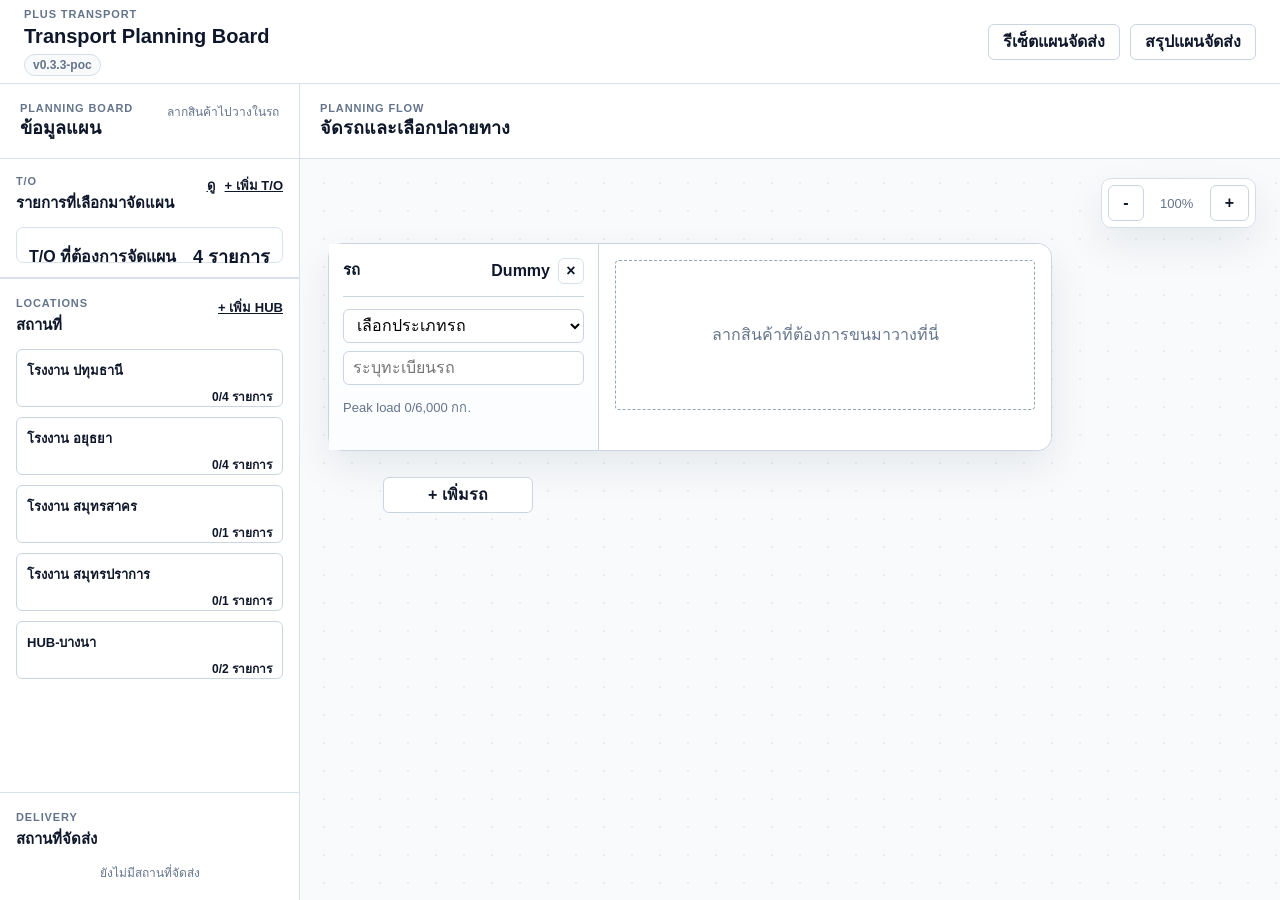
==== commit a92a2d33: "Add files via upload v3.0.4-poc" ====
--- a/index.html
+++ b/index.html
@@ -47,18 +47,10 @@
               <p class="eyebrow">Locations</p>
               <h3>สถานที่</h3>
             </div>
+            <button type="button" class="link-button" id="addHubButton">+ เพิ่ม HUB</button>
           </div>
           <div id="originList" class="origin-list"></div>
-          <section class="hub-panel">
-            <div class="sidebar-section-head">
-              <div>
-                <p class="eyebrow">HUB</p>
-                <h3>สถานที่กระจายสินค้า</h3>
-              </div>
-              <button type="button" class="link-button" id="addHubButton">+ เพิ่ม</button>
-            </div>
-            <div id="hubList" class="hub-list"></div>
-          </section>
+          <div id="hubList" class="hub-list" hidden></div>
           <section class="delivery-panel">
             <div class="sidebar-section-head">
               <div>
--- a/styles.css
+++ b/styles.css
@@ -121,7 +121,7 @@
 
 .board {
   display: grid;
-  grid-template-columns: 560px minmax(760px, 1fr);
+  grid-template-columns: 620px minmax(0, 1fr);
   height: calc(100vh - 88px);
   min-height: calc(100vh - 88px);
   gap: 0;
@@ -129,7 +129,7 @@
 }
 
 .board.is-source-detail-collapsed {
-  grid-template-columns: 268px minmax(760px, 1fr);
+  grid-template-columns: 300px minmax(0, 1fr);
 }
 
 .panel {
@@ -141,12 +141,12 @@
 
 .source-panel {
   display: grid;
-  grid-template-columns: 268px 292px;
+  grid-template-columns: 300px 320px;
   background: #eef0ee;
 }
 
 .source-panel.is-detail-collapsed {
-  grid-template-columns: 268px 0;
+  grid-template-columns: 300px 0;
 }
 
 .source-rail {
@@ -215,8 +215,7 @@
   display: grid;
   gap: 8px;
   margin-top: 12px;
-  max-height: 204px;
-  overflow: auto;
+  overflow: visible;
 }
 
 .to-selection-panel.is-collapsed {
@@ -229,8 +228,8 @@
 
 .selected-to-card {
   display: grid;
-  grid-template-columns: 1fr auto auto;
-  gap: 10px;
+  grid-template-columns: minmax(0, 1fr) auto;
+  gap: 8px 10px;
   align-items: center;
   padding: 10px;
   border: 1px solid var(--strong-line);
@@ -245,6 +244,7 @@
 }
 
 .selected-to-card strong {
+  overflow-wrap: anywhere;
   font-size: 13px;
 }
 
@@ -255,11 +255,14 @@
 }
 
 .selected-to-card b {
+  justify-self: start;
   white-space: nowrap;
   font-size: 12px;
 }
 
 .selected-to-card button {
+  grid-column: 2;
+  grid-row: 1 / span 2;
   width: 26px;
   height: 26px;
   padding: 0;
@@ -268,7 +271,48 @@
   color: var(--ink);
 }
 
+.selected-to-summary {
+  display: grid;
+  grid-template-columns: minmax(0, 1fr) auto;
+  gap: 8px;
+  align-items: center;
+  width: 100%;
+  padding: 14px 12px;
+  border: 1px solid var(--line);
+  border-radius: 7px;
+  background: #fff;
+  color: var(--ink);
+  text-align: left;
+}
+
+.selected-to-summary.is-active {
+  border-color: var(--accent);
+  box-shadow: inset 3px 0 0 var(--accent);
+}
+
+.selected-to-summary span {
+  font-weight: 700;
+}
+
+.selected-to-summary strong {
+  font-size: 18px;
+  white-space: nowrap;
+}
+
+.selected-to-detail-list {
+  display: grid;
+  gap: 10px;
+}
+
+.selected-to-detail-card {
+  border-radius: 7px;
+}
+
 .origin-section-head {
+  display: flex;
+  align-items: flex-start;
+  justify-content: space-between;
+  gap: 12px;
   padding: 18px 16px 0;
   border-top: 1px solid var(--strong-line);
 }
@@ -699,6 +743,15 @@
   cursor: default;
 }
 
+.source-select:has(input:disabled) {
+  opacity: .42;
+  cursor: default;
+}
+
+.source-select:has(input:disabled) span {
+  color: var(--muted);
+}
+
 .source-select .section-toggle {
   width: 28px;
   height: 28px;
@@ -757,10 +810,10 @@
 .to-card {
   position: relative;
   display: grid;
-  grid-template-columns: 1fr auto auto;
+  grid-template-columns: minmax(0, 1fr) auto;
   align-items: center;
   justify-content: space-between;
-  gap: 12px;
+  gap: 4px 12px;
   min-height: 54px;
   padding: 9px 10px;
   border: 1px solid var(--strong-line);
@@ -805,10 +858,22 @@
 }
 
 .to-card strong {
-  font-size: 13px;
-}
-
-.to-card span {
+  min-width: 0;
+  overflow-wrap: anywhere;
+  font-size: 14px;
+  line-height: 1.2;
+}
+
+.to-card .to-code {
+  grid-column: 1;
+  grid-row: 2;
+  margin-top: 2px;
+  color: var(--muted);
+  font-size: 12px;
+}
+
+.to-card .to-customer {
+  grid-column: 1 / -1;
   margin-top: 2px;
   color: var(--muted);
   font-size: 12px;
@@ -827,11 +892,17 @@
 }
 
 .to-card b {
+  grid-column: 2;
+  grid-row: 1 / span 2;
+  align-self: center;
   white-space: nowrap;
-  font-size: 13px;
+  font-size: 18px;
+  font-weight: 400;
 }
 
 .to-card .item-undo {
+  grid-column: 3;
+  grid-row: 1 / span 2;
   width: 30px;
   height: 30px;
   padding: 0;
@@ -841,6 +912,8 @@
 }
 
 .route-menu {
+  grid-column: 3;
+  grid-row: 1 / span 2;
   position: relative;
   z-index: 60;
 }
@@ -901,15 +974,14 @@
 
 .stage-actions {
   display: flex;
-  position: sticky;
-  top: 16px;
-  right: 16px;
-  z-index: 30;
-  float: right;
+  position: fixed;
+  top: 178px;
+  right: 24px;
+  z-index: 80;
   align-items: center;
   gap: 10px;
   width: max-content;
-  margin: 16px 16px 0 auto;
+  margin: 0;
   padding: 6px;
   border: 1px solid var(--line);
   border-radius: 6px;
@@ -1018,6 +1090,10 @@
   background: #f7fbf8;
 }
 
+.truck-card.is-over-capacity {
+  box-shadow: inset 4px 0 0 var(--danger);
+}
+
 .truck-head,
 .destination-head {
   display: flex;
@@ -1050,6 +1126,13 @@
   font-size: 12px;
   font-weight: 700;
   line-height: 1;
+}
+
+.stop-load {
+  display: block;
+  color: var(--muted);
+  font-size: 12px;
+  font-weight: 700;
 }
 
 .pickup-card .destination-head,
@@ -1541,7 +1624,7 @@
 
 .allocation-line {
   display: grid;
-  grid-template-columns: 1fr auto;
+  grid-template-columns: minmax(0, 1fr) auto;
   gap: 10px;
   align-items: center;
   min-height: 52px;
@@ -1549,6 +1632,38 @@
   border: 1px solid var(--strong-line);
   border-radius: 3px;
   background: #fff;
+}
+
+.item-card-content {
+  min-width: 0;
+}
+
+.item-card-main {
+  display: grid;
+  grid-template-columns: minmax(0, 1fr) auto;
+  align-items: start;
+  gap: 10px;
+}
+
+.item-card-main strong {
+  min-width: 0;
+  overflow-wrap: anywhere;
+  font-size: 14px;
+  line-height: 1.25;
+}
+
+.item-card-main b {
+  white-space: nowrap;
+  font-size: 18px;
+  font-weight: 400;
+  line-height: 1.1;
+}
+
+.allocation-line span {
+  display: block;
+  margin-top: 4px;
+  color: var(--muted);
+  font-size: 12px;
 }
 
 .allocation-line.is-muted {
@@ -2141,7 +2256,7 @@
 }
 
 .destination-card.inbound-card {
-  background: var(--inbound);
+  background: var(--drop);
 }
 
 .hub-card {
@@ -2182,6 +2297,12 @@
   font-size: 15px;
 }
 
+.pickup-card.is-over-capacity,
+.destination-card.is-over-capacity {
+  outline: 2px solid var(--danger);
+  outline-offset: 3px;
+}
+
 .allocation-line,
 .to-card {
   border-color: #cbd5e1;
@@ -2226,8 +2347,6 @@
   background: var(--warning-soft);
 }
 
-.origin-list button.is-complete,
-.hub-list button.is-complete,
 .delivery-list button.is-complete {
   background: var(--success-soft);
 }
